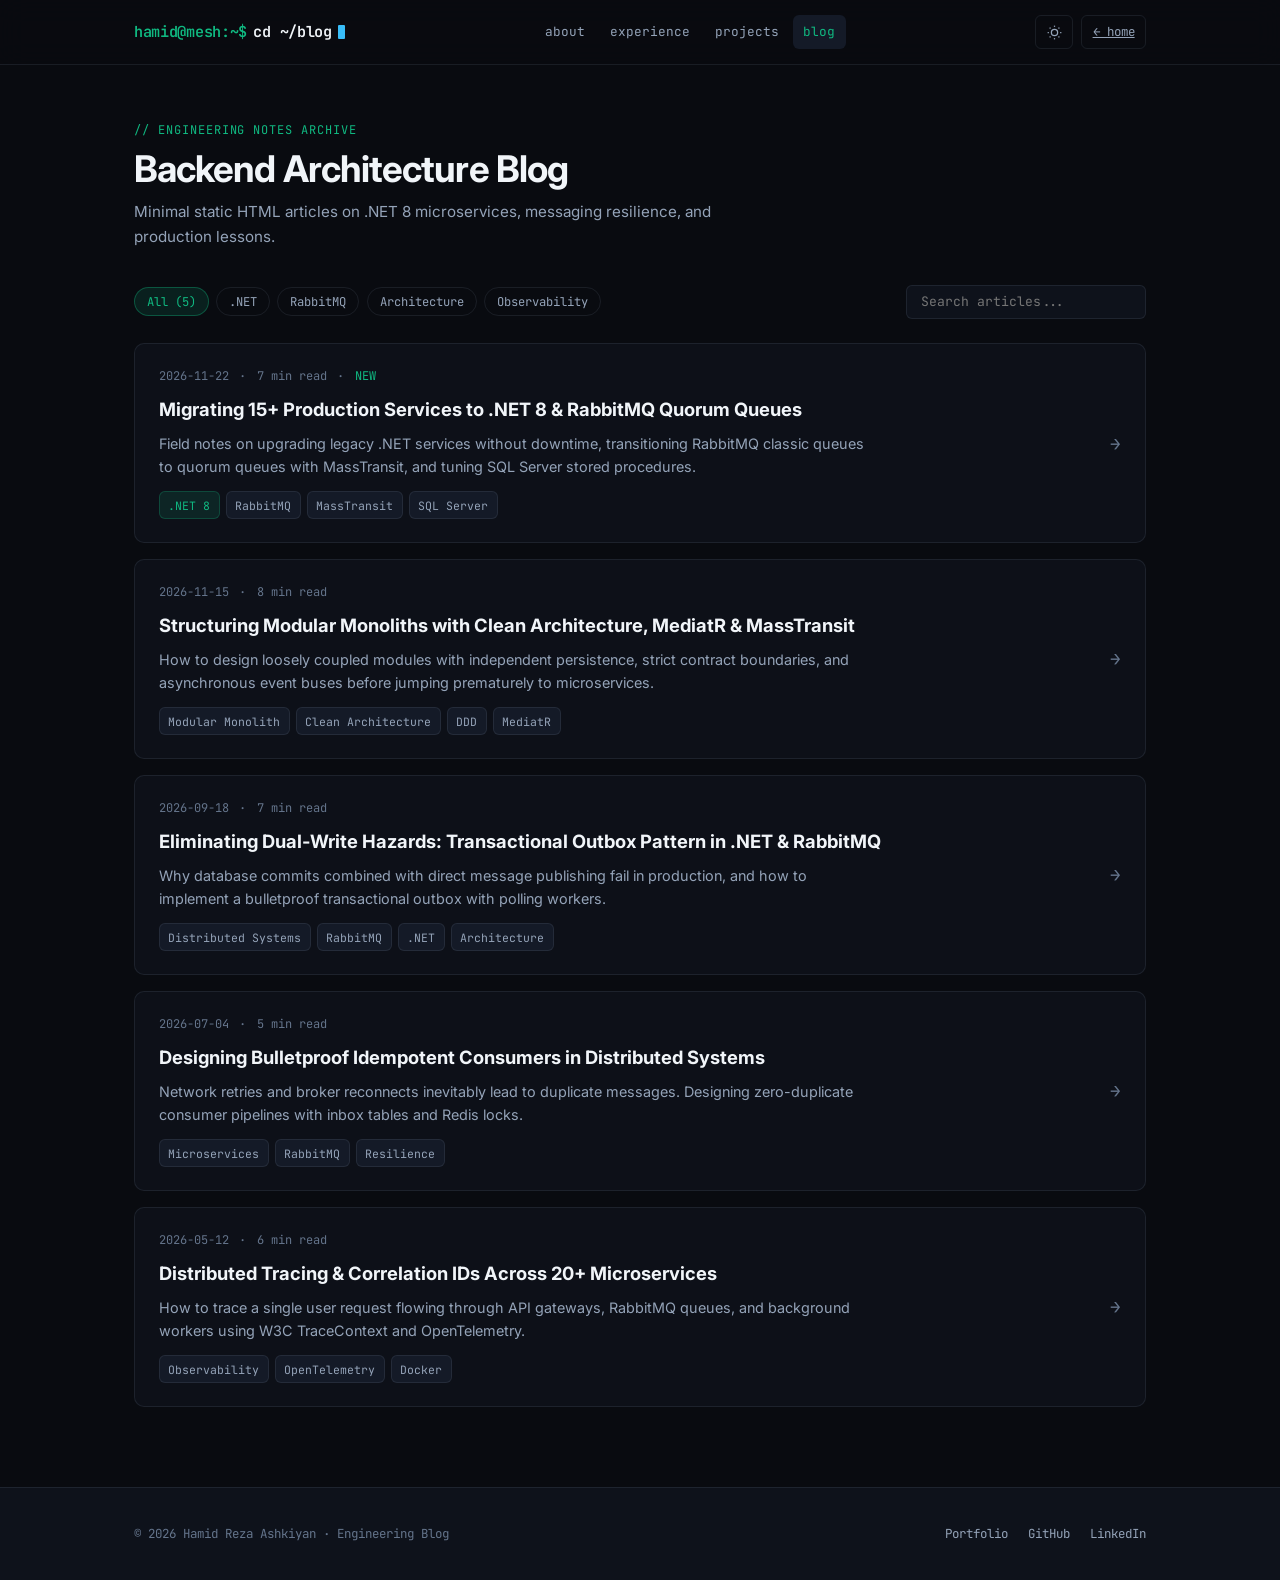
==== blog/index.html @ 5353d46a "feat: release v1.0 minimalist portfolio with full resume data and static HTML blog" ====
<!DOCTYPE html>
<html lang="en">
<head>
  <meta charset="UTF-8">
  <meta name="viewport" content="width=device-width, initial-scale=1.0">
  <title>Engineering Blog — Hamid Reza Ashkiyan</title>
  <meta name="description" content="Backend architecture and distributed systems articles by Hamid Reza Ashkiyan — .NET 8, Clean Architecture, DDD, RabbitMQ Quorum Queues, MassTransit, and SQL Server.">
  <link rel="stylesheet" href="../css/style.css">
  <link rel="preconnect" href="https://fonts.googleapis.com">
  <link rel="preconnect" href="https://fonts.gstatic.com" crossorigin>
  <link href="https://fonts.googleapis.com/css2?family=Inter:wght@400;500;600;700&family=JetBrains+Mono:wght@400;500;600;700&display=swap" rel="stylesheet">
</head>
<body>
  <div class="scroll-progress" aria-hidden="true"></div>

  <header class="site-header">
    <div class="container header-inner">
      <a href="../index.html" class="logo-link">
        <span class="logo-prompt">hamid@mesh:~$</span>
        <span>cd ~/blog</span>
        <span class="logo-cursor" aria-hidden="true"></span>
      </a>
      <nav class="main-nav" aria-label="Blog Navigation">
        <a href="../index.html#about" class="nav-link">about</a>
        <a href="../index.html#experience" class="nav-link">experience</a>
        <a href="../index.html#projects" class="nav-link">projects</a>
        <a href="index.html" class="nav-link active">blog</a>
      </nav>
      <div class="header-actions">
        <button id="btn-theme-toggle" class="icon-btn" title="Toggle theme" aria-label="Toggle theme"></button>
        <a href="../index.html" class="icon-btn">&larr; home</a>
      </div>
    </div>
  </header>

  <main class="container" style="padding: 3.5rem 1.5rem 5rem;">
    <div class="section-header">
      <div>
        <span class="section-tag">// Engineering Notes Archive</span>
        <h1 class="section-title" style="font-size: clamp(1.8rem, 3vw, 2.3rem);">Backend Architecture Blog</h1>
        <p class="section-desc">Minimal static HTML articles on .NET 8 microservices, messaging resilience, and production lessons.</p>
      </div>
    </div>

    <div class="blog-controls">
      <div id="blog-filters" class="filter-bar" role="group" aria-label="Filter articles">
        <button class="filter-btn active" data-tag="all">All (5)</button>
        <button class="filter-btn" data-tag=".net">.NET</button>
        <button class="filter-btn" data-tag="rabbitmq">RabbitMQ</button>
        <button class="filter-btn" data-tag="architecture">Architecture</button>
        <button class="filter-btn" data-tag="observability">Observability</button>
      </div>
      <input type="search" id="blog-search" class="blog-search" placeholder="Search articles..." aria-label="Search blog articles">
    </div>

    <div class="blog-list">
      <a href="migrating-15-microservices-to-dotnet-8.html" class="blog-card spotlight-card" data-tags=".net rabbitmq architecture microservices masstransit">
        <div class="blog-card-main">
          <div class="blog-meta">
            <span>2026-11-22</span>
            <span>&middot;</span>
            <span>7 min read</span>
            <span>&middot;</span>
            <span style="color:var(--accent-green);">NEW</span>
          </div>
          <h2 class="blog-title">Migrating 15+ Production Services to .NET 8 &amp; RabbitMQ Quorum Queues</h2>
          <p class="blog-summary">Field notes on upgrading legacy .NET services without downtime, transitioning RabbitMQ classic queues to quorum queues with MassTransit, and tuning SQL Server stored procedures.</p>
          <div class="tag-row">
            <span class="tech-tag accent">.NET 8</span>
            <span class="tech-tag">RabbitMQ</span>
            <span class="tech-tag">MassTransit</span>
            <span class="tech-tag">SQL Server</span>
          </div>
        </div>
        <span class="blog-arrow" aria-hidden="true">&rarr;</span>
      </a>

      <a href="modular-monolith-clean-architecture.html" class="blog-card spotlight-card" data-tags=".net architecture ddd mediatr masstransit">
        <div class="blog-card-main">
          <div class="blog-meta">
            <span>2026-11-15</span>
            <span>&middot;</span>
            <span>8 min read</span>
          </div>
          <h2 class="blog-title">Structuring Modular Monoliths with Clean Architecture, MediatR &amp; MassTransit</h2>
          <p class="blog-summary">How to design loosely coupled modules with independent persistence, strict contract boundaries, and asynchronous event buses before jumping prematurely to microservices.</p>
          <div class="tag-row">
            <span class="tech-tag">Modular Monolith</span>
            <span class="tech-tag">Clean Architecture</span>
            <span class="tech-tag">DDD</span>
            <span class="tech-tag">MediatR</span>
          </div>
        </div>
        <span class="blog-arrow" aria-hidden="true">&rarr;</span>
      </a>

      <a href="transactional-outbox-pattern.html" class="blog-card spotlight-card" data-tags=".net rabbitmq architecture distributed">
        <div class="blog-card-main">
          <div class="blog-meta">
            <span>2026-09-18</span>
            <span>&middot;</span>
            <span>7 min read</span>
          </div>
          <h2 class="blog-title">Eliminating Dual-Write Hazards: Transactional Outbox Pattern in .NET &amp; RabbitMQ</h2>
          <p class="blog-summary">Why database commits combined with direct message publishing fail in production, and how to implement a bulletproof transactional outbox with polling workers.</p>
          <div class="tag-row">
            <span class="tech-tag">Distributed Systems</span>
            <span class="tech-tag">RabbitMQ</span>
            <span class="tech-tag">.NET</span>
            <span class="tech-tag">Architecture</span>
          </div>
        </div>
        <span class="blog-arrow" aria-hidden="true">&rarr;</span>
      </a>

      <a href="idempotent-event-processing.html" class="blog-card spotlight-card" data-tags="rabbitmq architecture microservices resilience">
        <div class="blog-card-main">
          <div class="blog-meta">
            <span>2026-07-04</span>
            <span>&middot;</span>
            <span>5 min read</span>
          </div>
          <h2 class="blog-title">Designing Bulletproof Idempotent Consumers in Distributed Systems</h2>
          <p class="blog-summary">Network retries and broker reconnects inevitably lead to duplicate messages. Designing zero-duplicate consumer pipelines with inbox tables and Redis locks.</p>
          <div class="tag-row">
            <span class="tech-tag">Microservices</span>
            <span class="tech-tag">RabbitMQ</span>
            <span class="tech-tag">Resilience</span>
          </div>
        </div>
        <span class="blog-arrow" aria-hidden="true">&rarr;</span>
      </a>

      <a href="microservices-observability.html" class="blog-card spotlight-card" data-tags="observability opentelemetry docker architecture">
        <div class="blog-card-main">
          <div class="blog-meta">
            <span>2026-05-12</span>
            <span>&middot;</span>
            <span>6 min read</span>
          </div>
          <h2 class="blog-title">Distributed Tracing &amp; Correlation IDs Across 20+ Microservices</h2>
          <p class="blog-summary">How to trace a single user request flowing through API gateways, RabbitMQ queues, and background workers using W3C TraceContext and OpenTelemetry.</p>
          <div class="tag-row">
            <span class="tech-tag">Observability</span>
            <span class="tech-tag">OpenTelemetry</span>
            <span class="tech-tag">Docker</span>
          </div>
        </div>
        <span class="blog-arrow" aria-hidden="true">&rarr;</span>
      </a>
    </div>
  </main>

  <footer class="site-footer">
    <div class="container footer-inner">
      <span>&copy; 2026 Hamid Reza Ashkiyan &middot; Engineering Blog</span>
      <div class="footer-links">
        <a href="../index.html">Portfolio</a>
        <a href="https://github.com/HamidRezaAshkiyan" target="_blank" rel="noopener">GitHub</a>
        <a href="https://www.linkedin.com/in/hamidrezaashkiyan/" target="_blank" rel="noopener">LinkedIn</a>
      </div>
    </div>
  </footer>

  <script src="../js/main.js"></script>
</body>
</html>
---- css/style.css ----
/* ==========================================================================
   HAMID REZA ASHKIYAN — v1.0 Minimalist Engineering Portfolio & HTML Blog
   Aesthetic: Precision Obsidian, Hairline Borders, Emerald/Cyan Accents
   ========================================================================== */

:root {
  --bg-primary: #090b10;
  --bg-secondary: #0e121b;
  --bg-tertiary: #141a27;
  --bg-card: rgba(15, 19, 28, 0.78);
  --bg-card-solid: #0f131c;
  --bg-card-hover: rgba(20, 27, 40, 0.92);
  --bg-glass: rgba(9, 11, 16, 0.78);
  --border-color: rgba(148, 163, 184, 0.12);
  --border-strong: rgba(148, 163, 184, 0.24);
  --text-primary: #f1f5f9;
  --text-secondary: #94a3b8;
  --text-muted: #64748b;
  --accent-green: #10b981;
  --accent-green-bright: #34d399;
  --accent-green-dim: rgba(16, 185, 129, 0.12);
  --accent-cyan: #38bdf8;
  --accent-cyan-dim: rgba(56, 189, 248, 0.12);
  --accent-amber: #f59e0b;
  --code-bg: #07090e;
  --shadow-sm: 0 2px 10px rgba(0, 0, 0, 0.25);
  --shadow-lg: 0 18px 50px rgba(0, 0, 0, 0.45);
  --grid-dot: rgba(148, 163, 184, 0.14);
  --spotlight: rgba(56, 189, 248, 0.08);
  --font-mono: 'JetBrains Mono', 'Fira Code', ui-monospace, SFMono-Regular, Menlo, Monaco, Consolas, monospace;
  --font-sans: 'Inter', -apple-system, BlinkMacSystemFont, 'Segoe UI', Roboto, sans-serif;
  --radius-sm: 6px;
  --radius-md: 10px;
  --radius-lg: 14px;
  --max-width: 1060px;
  --reading-width: 740px;
  --ease: cubic-bezier(0.16, 1, 0.3, 1);
  --transition: all 0.25s var(--ease);
}

[data-theme="light"] {
  --bg-primary: #f8fafc;
  --bg-secondary: #f1f5f9;
  --bg-tertiary: #e2e8f0;
  --bg-card: rgba(255, 255, 255, 0.9);
  --bg-card-solid: #ffffff;
  --bg-card-hover: #ffffff;
  --bg-glass: rgba(248, 250, 252, 0.85);
  --border-color: rgba(15, 23, 42, 0.1);
  --border-strong: rgba(15, 23, 42, 0.22);
  --text-primary: #0f172a;
  --text-secondary: #475569;
  --text-muted: #64748b;
  --accent-green: #059669;
  --accent-green-bright: #10b981;
  --accent-green-dim: rgba(5, 150, 105, 0.1);
  --accent-cyan: #0284c7;
  --accent-cyan-dim: rgba(2, 132, 199, 0.1);
  --code-bg: #0f172a;
  --shadow-sm: 0 2px 12px rgba(15, 23, 42, 0.05);
  --shadow-lg: 0 18px 45px rgba(15, 23, 42, 0.1);
  --grid-dot: rgba(15, 23, 42, 0.1);
  --spotlight: rgba(2, 132, 199, 0.06);
}

/* Reset & Base */
*, *::before, *::after {
  box-sizing: border-box;
  margin: 0;
  padding: 0;
}

html {
  scroll-behavior: smooth;
  font-size: 16px;
  scroll-padding-top: 84px;
}

body {
  background-color: var(--bg-primary);
  color: var(--text-primary);
  font-family: var(--font-sans);
  line-height: 1.65;
  -webkit-font-smoothing: antialiased;
  -moz-osx-font-smoothing: grayscale;
  min-height: 100vh;
  display: flex;
  flex-direction: column;
  overflow-x: hidden;
  transition: background-color 0.3s var(--ease), color 0.3s var(--ease);
}

::selection {
  background: var(--accent-green-dim);
  color: var(--accent-green-bright);
}

a {
  color: inherit;
}

/* Reading / Scroll Progress Bar */
.scroll-progress {
  position: fixed;
  top: 0;
  left: 0;
  width: 0%;
  height: 2px;
  background: linear-gradient(90deg, var(--accent-green), var(--accent-cyan));
  z-index: 200;
  transition: width 0.08s linear;
  pointer-events: none;
}

/* Container */
.container {
  max-width: var(--max-width);
  margin: 0 auto;
  padding: 0 1.5rem;
  width: 100%;
}

/* ==========================================================================
   HEADER & NAVIGATION
   ========================================================================== */
header.site-header {
  position: sticky;
  top: 0;
  z-index: 120;
  background: var(--bg-glass);
  backdrop-filter: blur(14px);
  -webkit-backdrop-filter: blur(14px);
  border-bottom: 1px solid var(--border-color);
  transition: var(--transition);
}

.header-inner {
  display: flex;
  justify-content: space-between;
  align-items: center;
  height: 64px;
  gap: 1rem;
}

.logo-link {
  text-decoration: none;
  color: var(--text-primary);
  font-family: var(--font-mono);
  font-weight: 600;
  font-size: 0.95rem;
  display: inline-flex;
  align-items: center;
  gap: 0.4rem;
  letter-spacing: -0.02em;
}

.logo-prompt {
  color: var(--accent-green);
}

.logo-cursor {
  display: inline-block;
  width: 7px;
  height: 14px;
  background: var(--accent-cyan);
  border-radius: 1px;
  animation: blink 1.1s step-end infinite;
}

@keyframes blink {
  0%, 100% { opacity: 1; }
  50% { opacity: 0; }
}

nav.main-nav {
  display: flex;
  align-items: center;
  gap: 0.25rem;
}

.nav-link {
  font-family: var(--font-mono);
  font-size: 0.8rem;
  color: var(--text-secondary);
  text-decoration: none;
  padding: 0.4rem 0.65rem;
  border-radius: var(--radius-sm);
  transition: var(--transition);
}

.nav-link:hover,
.nav-link.active {
  color: var(--text-primary);
  background: var(--bg-tertiary);
}

.nav-link.active {
  color: var(--accent-green);
}

.header-actions {
  display: flex;
  align-items: center;
  gap: 0.5rem;
}

.icon-btn {
  background: transparent;
  border: 1px solid var(--border-color);
  color: var(--text-secondary);
  font-family: var(--font-mono);
  font-size: 0.78rem;
  height: 34px;
  padding: 0 0.65rem;
  border-radius: var(--radius-sm);
  cursor: pointer;
  display: inline-flex;
  align-items: center;
  justify-content: center;
  gap: 0.35rem;
  transition: var(--transition);
}

.icon-btn:hover {
  border-color: var(--border-strong);
  color: var(--text-primary);
  background: var(--bg-tertiary);
}

.icon-btn.accent {
  color: var(--accent-green);
  border-color: rgba(16, 185, 129, 0.3);
}

.icon-btn.accent:hover {
  background: var(--accent-green-dim);
  border-color: var(--accent-green);
}

.mobile-menu-btn {
  display: none;
  width: 34px;
  padding: 0;
}

/* Mobile Nav Drawer */
.mobile-nav {
  display: none;
  flex-direction: column;
  gap: 0.25rem;
  padding: 0.75rem 1.5rem 1.25rem;
  border-top: 1px solid var(--border-color);
  background: var(--bg-secondary);
}

.mobile-nav.open {
  display: flex;
}

.mobile-nav .nav-link {
  padding: 0.6rem 0.75rem;
  font-size: 0.88rem;
}

/* ==========================================================================
   HERO SECTION
   ========================================================================== */
.hero-section {
  position: relative;
  padding: 4.5rem 0 3.5rem;
  border-bottom: 1px solid var(--border-color);
  overflow: hidden;
}

.hero-bg-grid {
  position: absolute;
  inset: 0;
  background-image: radial-gradient(var(--grid-dot) 1px, transparent 1px);
  background-size: 24px 24px;
  mask-image: radial-gradient(ellipse 75% 65% at 50% 25%, #000 30%, transparent 100%);
  -webkit-mask-image: radial-gradient(ellipse 75% 65% at 50% 25%, #000 30%, transparent 100%);
  pointer-events: none;
  z-index: 0;
}

.hero-glow {
  position: absolute;
  top: -120px;
  left: 50%;
  transform: translateX(-50%);
  width: 680px;
  height: 360px;
  background: radial-gradient(circle, rgba(16, 185, 129, 0.11) 0%, rgba(56, 189, 248, 0.06) 45%, transparent 72%);
  filter: blur(40px);
  pointer-events: none;
  z-index: 0;
}

.hero-inner {
  position: relative;
  z-index: 1;
}

.hero-grid {
  display: grid;
  grid-template-columns: 1.15fr 0.95fr;
  gap: 2.5rem;
  align-items: center;
}

.status-pill {
  display: inline-flex;
  align-items: center;
  gap: 0.55rem;
  font-family: var(--font-mono);
  font-size: 0.75rem;
  color: var(--text-secondary);
  background: var(--bg-secondary);
  border: 1px solid var(--border-color);
  padding: 0.32rem 0.8rem;
  border-radius: 999px;
  margin-bottom: 1.4rem;
}

.status-dot {
  width: 7px;
  height: 7px;
  background: var(--accent-green);
  border-radius: 50%;
  box-shadow: 0 0 10px var(--accent-green);
  animation: pulse 2.4s ease-in-out infinite;
}

@keyframes pulse {
  0%, 100% { opacity: 1; transform: scale(1); }
  50% { opacity: 0.45; transform: scale(0.85); }
}

.hero-title {
  font-size: clamp(2.15rem, 4.2vw, 3.1rem);
  font-weight: 700;
  letter-spacing: -0.035em;
  line-height: 1.12;
  margin-bottom: 0.85rem;
  color: var(--text-primary);
}

.hero-role {
  font-family: var(--font-mono);
  font-size: 0.95rem;
  color: var(--accent-green);
  margin-bottom: 1.1rem;
  font-weight: 500;
}

.hero-summary {
  color: var(--text-secondary);
  font-size: 1.02rem;
  line-height: 1.7;
  max-width: 560px;
  margin-bottom: 1.25rem;
}

.hero-quote {
  font-family: var(--font-mono);
  font-size: 0.82rem;
  color: var(--text-muted);
  border-left: 2px solid var(--accent-green);
  padding-left: 0.85rem;
  margin-bottom: 1.75rem;
}

/* Action Buttons */
.btn-group {
  display: flex;
  flex-wrap: wrap;
  gap: 0.65rem;
}

.btn {
  font-family: var(--font-mono);
  font-size: 0.82rem;
  font-weight: 500;
  padding: 0.62rem 1.1rem;
  border-radius: var(--radius-sm);
  text-decoration: none;
  display: inline-flex;
  align-items: center;
  gap: 0.5rem;
  cursor: pointer;
  border: 1px solid transparent;
  transition: var(--transition);
}

.btn svg {
  width: 15px;
  height: 15px;
  flex-shrink: 0;
}

.btn-primary {
  background: var(--accent-green);
  color: #031f14;
  font-weight: 600;
}

.btn-primary:hover {
  background: var(--accent-green-bright);
  transform: translateY(-1px);
  box-shadow: 0 8px 24px rgba(16, 185, 129, 0.28);
}

.btn-outline {
  background: var(--bg-card);
  border-color: var(--border-strong);
  color: var(--text-primary);
}

.btn-outline:hover {
  border-color: var(--accent-cyan);
  color: var(--accent-cyan);
  background: var(--accent-cyan-dim);
  transform: translateY(-1px);
}

.btn-ghost {
  background: transparent;
  border-color: var(--border-color);
  color: var(--text-secondary);
}

.btn-ghost:hover {
  color: var(--text-primary);
  border-color: var(--border-strong);
  background: var(--bg-tertiary);
}

/* Hero Terminal Card */
.hero-terminal-card {
  background: var(--code-bg);
  border: 1px solid var(--border-strong);
  border-radius: var(--radius-lg);
  overflow: hidden;
  box-shadow: var(--shadow-lg);
  color: #e2e8f0;
}

.card-topbar {
  background: rgba(255, 255, 255, 0.03);
  border-bottom: 1px solid rgba(148, 163, 184, 0.14);
  padding: 0.6rem 1rem;
  display: flex;
  align-items: center;
  justify-content: space-between;
  font-family: var(--font-mono);
  font-size: 0.72rem;
  color: #64748b;
}

.window-dots {
  display: flex;
  gap: 6px;
}

.window-dots span {
  width: 10px;
  height: 10px;
  border-radius: 50%;
}

.dot-red { background: #ef4444; }
.dot-yellow { background: #f59e0b; }
.dot-green { background: #10b981; }

.terminal-content {
  padding: 1.25rem;
  font-family: var(--font-mono);
}

.terminal-cmd {
  color: #38bdf8;
  font-size: 0.82rem;
  margin-bottom: 0.85rem;
  word-break: break-all;
}

.terminal-cmd .prompt-user {
  color: #10b981;
}

.json-output {
  font-size: 0.8rem;
  line-height: 1.62;
  color: #94a3b8;
  overflow-x: auto;
}

.json-key { color: #38bdf8; }
.json-str { color: #a7f3d0; }
.json-arr { color: #fde68a; }

/* Hero Metrics Strip */
.metrics-strip {
  margin-top: 3rem;
  display: grid;
  grid-template-columns: repeat(4, 1fr);
  gap: 1rem;
}

.metric-card {
  background: var(--bg-card);
  border: 1px solid var(--border-color);
  border-radius: var(--radius-md);
  padding: 1.1rem 1.25rem;
  transition: var(--transition);
}

.metric-card:hover {
  border-color: var(--border-strong);
  transform: translateY(-2px);
}

.metric-num {
  font-family: var(--font-mono);
  font-size: 1.55rem;
  font-weight: 700;
  color: var(--text-primary);
  letter-spacing: -0.02em;
  display: block;
}

.metric-num span {
  color: var(--accent-green);
}

.metric-label {
  font-size: 0.78rem;
  color: var(--text-muted);
  margin-top: 0.2rem;
  display: block;
}

/* ==========================================================================
   SECTIONS COMMON
   ========================================================================== */
section.content-section {
  padding: 4.25rem 0;
  border-bottom: 1px solid var(--border-color);
}

.section-header {
  margin-bottom: 2.25rem;
  display: flex;
  justify-content: space-between;
  align-items: flex-end;
  flex-wrap: wrap;
  gap: 1rem;
}

.section-tag {
  font-family: var(--font-mono);
  font-size: 0.75rem;
  color: var(--accent-green);
  text-transform: uppercase;
  letter-spacing: 0.08em;
  margin-bottom: 0.4rem;
  display: block;
}

.section-title {
  font-size: clamp(1.45rem, 2.5vw, 1.85rem);
  font-weight: 700;
  letter-spacing: -0.025em;
  line-height: 1.2;
}

.section-desc {
  color: var(--text-secondary);
  font-size: 0.95rem;
  margin-top: 0.45rem;
  max-width: 620px;
}

/* Spotlight Card Base */
.spotlight-card {
  position: relative;
  background: var(--bg-card);
  border: 1px solid var(--border-color);
  border-radius: var(--radius-md);
  transition: var(--transition);
  overflow: hidden;
}

.spotlight-card::before {
  content: "";
  position: absolute;
  inset: 0;
  background: radial-gradient(380px circle at var(--mx, 50%) var(--my, 50%), var(--spotlight), transparent 65%);
  opacity: 0;
  transition: opacity 0.3s ease;
  pointer-events: none;
}

.spotlight-card:hover::before {
  opacity: 1;
}

.spotlight-card:hover {
  border-color: var(--border-strong);
  background: var(--bg-card-hover);
}

/* ==========================================================================
   EXPERIENCE TIMELINE & CREDENTIALS
   ========================================================================== */
.timeline {
  position: relative;
  display: flex;
  flex-direction: column;
  gap: 1.5rem;
  padding-left: 1.75rem;
}

.timeline::before {
  content: "";
  position: absolute;
  left: 5px;
  top: 12px;
  bottom: 12px;
  width: 1px;
  background: linear-gradient(180deg, var(--accent-green), var(--border-strong) 45%, transparent);
}

.timeline-item {
  position: relative;
  padding: 1.5rem;
}

.timeline-dot {
  position: absolute;
  left: -1.75rem;
  top: 1.75rem;
  width: 11px;
  height: 11px;
  border-radius: 50%;
  background: var(--bg-primary);
  border: 2px solid var(--border-strong);
  transition: var(--transition);
}

.timeline-item.current .timeline-dot {
  border-color: var(--accent-green);
  background: var(--accent-green);
  box-shadow: 0 0 12px rgba(16, 185, 129, 0.6);
}

.timeline-item:hover .timeline-dot {
  border-color: var(--accent-cyan);
  transform: scale(1.15);
}

.exp-header {
  display: flex;
  justify-content: space-between;
  align-items: flex-start;
  flex-wrap: wrap;
  gap: 0.75rem;
  margin-bottom: 0.9rem;
}

.exp-role {
  font-size: 1.15rem;
  font-weight: 700;
  color: var(--text-primary);
}

.exp-company {
  font-family: var(--font-mono);
  font-size: 0.88rem;
  color: var(--accent-green);
  margin-top: 0.15rem;
}

.exp-meta {
  font-family: var(--font-mono);
  font-size: 0.78rem;
  color: var(--text-muted);
  text-align: right;
  display: flex;
  flex-direction: column;
  align-items: flex-end;
  gap: 0.2rem;
}

.exp-badge {
  display: inline-block;
  padding: 0.15rem 0.5rem;
  border-radius: 999px;
  font-size: 0.7rem;
  background: var(--accent-green-dim);
  color: var(--accent-green);
  border: 1px solid rgba(16, 185, 129, 0.25);
}

.exp-bullets {
  list-style: none;
  display: flex;
  flex-direction: column;
  gap: 0.5rem;
  margin-bottom: 1.1rem;
}

.exp-bullets li {
  position: relative;
  padding-left: 1.15rem;
  color: var(--text-secondary);
  font-size: 0.92rem;
  line-height: 1.6;
}

.exp-bullets li::before {
  content: "›";
  position: absolute;
  left: 0;
  color: var(--accent-green);
  font-family: var(--font-mono);
  font-weight: 700;
}

.exp-bullets strong {
  color: var(--text-primary);
  font-weight: 600;
}

.tag-row {
  display: flex;
  flex-wrap: wrap;
  gap: 0.4rem;
}

.tech-tag {
  font-family: var(--font-mono);
  font-size: 0.72rem;
  padding: 0.2rem 0.52rem;
  border-radius: var(--radius-sm);
  background: var(--bg-tertiary);
  color: var(--text-secondary);
  border: 1px solid var(--border-color);
  transition: var(--transition);
}

.tech-tag.accent {
  color: var(--accent-green);
  background: var(--accent-green-dim);
  border-color: rgba(16, 185, 129, 0.25);
}

/* Credentials Grid (Education, Certs, Languages & Interests) */
.credentials-grid {
  margin-top: 2rem;
  display: grid;
  grid-template-columns: repeat(3, 1fr);
  gap: 1.25rem;
}

.cred-card {
  padding: 1.35rem;
}

.cred-label {
  font-family: var(--font-mono);
  font-size: 0.72rem;
  color: var(--accent-cyan);
  text-transform: uppercase;
  letter-spacing: 0.08em;
  margin-bottom: 0.75rem;
  display: block;
}

.cred-card h3 {
  font-size: 1rem;
  font-weight: 600;
  margin-bottom: 0.3rem;
}

.cred-card p,
.cred-list li {
  color: var(--text-secondary);
  font-size: 0.87rem;
  line-height: 1.55;
}

.cred-list {
  list-style: none;
  display: flex;
  flex-direction: column;
  gap: 0.55rem;
}

.cred-list li strong {
  color: var(--text-primary);
  font-weight: 600;
}

.cred-sub {
  font-family: var(--font-mono);
  font-size: 0.76rem;
  color: var(--text-muted);
  display: block;
  margin-top: 0.2rem;
}

/* ==========================================================================
   SKILLS / STACK MATRIX
   ========================================================================== */
.stack-grid {
  display: grid;
  grid-template-columns: repeat(2, 1fr);
  gap: 1.25rem;
}

.stack-card {
  padding: 1.4rem;
}

.stack-card-head {
  display: flex;
  align-items: center;
  justify-content: space-between;
  margin-bottom: 0.9rem;
}

.stack-card-head h3 {
  font-size: 1.02rem;
  font-weight: 600;
}

.p-num {
  font-family: var(--font-mono);
  font-size: 0.75rem;
  color: var(--accent-cyan);
  background: var(--accent-cyan-dim);
  padding: 0.15rem 0.5rem;
  border-radius: var(--radius-sm);
}

.stack-card p {
  color: var(--text-secondary);
  font-size: 0.88rem;
  margin-bottom: 1rem;
}

/* ==========================================================================
   INTERACTIVE ARCHITECTURE DIAGRAM
   ========================================================================== */
.arch-diagram-wrapper {
  background: var(--code-bg);
  border: 1px solid var(--border-strong);
  border-radius: var(--radius-lg);
  padding: 1.5rem 1.5rem 1rem;
  margin-bottom: 1.75rem;
  overflow-x: auto;
}

.arch-svg {
  width: 100%;
  min-width: 720px;
  height: auto;
  display: block;
}

.arch-node {
  cursor: pointer;
  transition: opacity 0.25s ease;
}

.arch-node rect {
  transition: stroke 0.25s ease, filter 0.25s ease;
}

.arch-node:hover rect,
.arch-node.active rect {
  stroke: #38bdf8;
  filter: drop-shadow(0 0 8px rgba(56, 189, 248, 0.35));
}

.flow-line {
  stroke-dasharray: 6 5;
  animation: flowDash 1.6s linear infinite;
}

.flow-line-slow {
  stroke-dasharray: 5 5;
  animation: flowDash 2.6s linear infinite;
}

@keyframes flowDash {
  to {
    stroke-dashoffset: -22;
  }
}

.arch-inspector {
  margin-top: 1rem;
  padding: 0.85rem 1rem;
  border-top: 1px solid rgba(148, 163, 184, 0.14);
  display: flex;
  align-items: center;
  justify-content: space-between;
  flex-wrap: wrap;
  gap: 0.75rem;
  font-family: var(--font-mono);
  font-size: 0.8rem;
  color: #94a3b8;
}

.arch-inspector strong {
  color: #10b981;
}

.principles-grid {
  display: grid;
  grid-template-columns: repeat(4, 1fr);
  gap: 1.1rem;
}

.principle-card {
  padding: 1.25rem;
}

.principle-card h3 {
  font-size: 0.96rem;
  font-weight: 600;
  margin: 0.65rem 0 0.45rem;
}

.principle-card p {
  font-size: 0.85rem;
  color: var(--text-secondary);
  line-height: 1.55;
}

/* ==========================================================================
   PROJECTS SECTION
   ========================================================================== */
.filter-bar {
  display: flex;
  flex-wrap: wrap;
  gap: 0.45rem;
}

.filter-btn {
  font-family: var(--font-mono);
  font-size: 0.76rem;
  padding: 0.35rem 0.75rem;
  border-radius: 999px;
  border: 1px solid var(--border-color);
  background: transparent;
  color: var(--text-secondary);
  cursor: pointer;
  transition: var(--transition);
}

.filter-btn:hover {
  color: var(--text-primary);
  border-color: var(--border-strong);
}

.filter-btn.active {
  background: var(--accent-green-dim);
  color: var(--accent-green);
  border-color: rgba(16, 185, 129, 0.35);
}

.projects-grid {
  display: grid;
  grid-template-columns: repeat(2, 1fr);
  gap: 1.25rem;
}

.project-card {
  padding: 1.5rem;
  display: flex;
  flex-direction: column;
  justify-content: space-between;
  gap: 1.25rem;
}

.project-card.hidden {
  display: none;
}

.project-meta {
  display: flex;
  justify-content: space-between;
  align-items: center;
  gap: 0.5rem;
  margin-bottom: 0.65rem;
}

.project-category {
  font-family: var(--font-mono);
  font-size: 0.72rem;
  color: var(--accent-green);
  text-transform: uppercase;
  letter-spacing: 0.05em;
}

.project-lang {
  font-family: var(--font-mono);
  font-size: 0.72rem;
  color: var(--text-muted);
}

.project-title {
  font-size: 1.12rem;
  font-weight: 700;
  margin-bottom: 0.5rem;
  color: var(--text-primary);
}

.project-desc {
  color: var(--text-secondary);
  font-size: 0.89rem;
  line-height: 1.6;
}

.project-bottom {
  border-top: 1px solid var(--border-color);
  padding-top: 1rem;
  display: flex;
  flex-direction: column;
  gap: 0.85rem;
}

.project-links {
  display: flex;
  align-items: center;
  justify-content: space-between;
}

.project-links a {
  font-family: var(--font-mono);
  font-size: 0.8rem;
  color: var(--accent-cyan);
  text-decoration: none;
  display: inline-flex;
  align-items: center;
  gap: 0.35rem;
  transition: var(--transition);
}

.project-links a:hover {
  color: var(--accent-green);
  transform: translateX(2px);
}

/* ==========================================================================
   BLOG SECTION (MINIMAL HTML ARTICLES)
   ========================================================================== */
.blog-controls {
  display: flex;
  justify-content: space-between;
  align-items: center;
  flex-wrap: wrap;
  gap: 1rem;
  margin-bottom: 1.5rem;
}

.blog-search {
  background: var(--bg-secondary);
  border: 1px solid var(--border-color);
  color: var(--text-primary);
  font-family: var(--font-mono);
  font-size: 0.82rem;
  padding: 0.48rem 0.85rem;
  border-radius: var(--radius-sm);
  min-width: 240px;
  outline: none;
  transition: var(--transition);
}

.blog-search:focus {
  border-color: var(--accent-cyan);
}

.blog-list {
  display: flex;
  flex-direction: column;
  gap: 1rem;
}

.blog-card {
  padding: 1.45rem 1.5rem;
  text-decoration: none;
  display: flex;
  justify-content: space-between;
  align-items: center;
  gap: 1.5rem;
}

.blog-card.hidden {
  display: none;
}

.blog-card:hover {
  transform: translateX(4px);
  border-color: rgba(16, 185, 129, 0.4);
}

.blog-card-main {
  flex: 1;
}

.blog-meta {
  display: flex;
  align-items: center;
  gap: 0.65rem;
  font-family: var(--font-mono);
  font-size: 0.75rem;
  color: var(--text-muted);
  margin-bottom: 0.45rem;
}

.blog-title {
  font-size: 1.15rem;
  font-weight: 700;
  margin-bottom: 0.45rem;
  color: var(--text-primary);
  transition: color 0.2s ease;
}

.blog-card:hover .blog-title {
  color: var(--accent-green);
}

.blog-summary {
  color: var(--text-secondary);
  font-size: 0.9rem;
  line-height: 1.6;
  margin-bottom: 0.85rem;
  max-width: 720px;
}

.blog-arrow {
  font-family: var(--font-mono);
  font-size: 1.1rem;
  color: var(--text-muted);
  transition: var(--transition);
  flex-shrink: 0;
}

.blog-card:hover .blog-arrow {
  color: var(--accent-green);
  transform: translateX(4px);
}

/* ==========================================================================
   STANDALONE MINIMAL HTML BLOG ARTICLE PAGE
   ========================================================================== */
.article-shell {
  max-width: var(--reading-width);
  margin: 0 auto;
  padding: 3.5rem 1.5rem 5rem;
  width: 100%;
}

.article-back {
  display: inline-flex;
  align-items: center;
  gap: 0.4rem;
  font-family: var(--font-mono);
  font-size: 0.8rem;
  color: var(--text-secondary);
  text-decoration: none;
  margin-bottom: 2rem;
  transition: var(--transition);
}

.article-back:hover {
  color: var(--accent-green);
}

.article-header {
  margin-bottom: 2.5rem;
  padding-bottom: 1.75rem;
  border-bottom: 1px solid var(--border-color);
}

.article-header h1 {
  font-size: clamp(1.75rem, 3.4vw, 2.35rem);
  font-weight: 700;
  letter-spacing: -0.03em;
  line-height: 1.22;
  margin: 0.75rem 0 1rem;
}

.article-lead {
  font-size: 1.05rem;
  color: var(--text-secondary);
  line-height: 1.7;
  margin-bottom: 1.15rem;
}

.article-body {
  color: var(--text-secondary);
  font-size: 1.01rem;
  line-height: 1.82;
}

.article-body h2 {
  font-size: 1.38rem;
  color: var(--text-primary);
  margin: 2.4rem 0 0.9rem;
  letter-spacing: -0.02em;
  padding-bottom: 0.45rem;
  border-bottom: 1px solid var(--border-color);
}

.article-body h3 {
  font-size: 1.1rem;
  color: var(--accent-cyan);
  margin: 1.75rem 0 0.65rem;
}

.article-body p {
  margin-bottom: 1.25rem;
}

.article-body strong {
  color: var(--text-primary);
  font-weight: 600;
}

.article-body ul,
.article-body ol {
  margin: 0 0 1.35rem 1.35rem;
}

.article-body li {
  margin-bottom: 0.45rem;
}

.article-body blockquote {
  border-left: 3px solid var(--accent-green);
  background: var(--accent-green-dim);
  padding: 0.9rem 1.15rem;
  border-radius: 0 var(--radius-sm) var(--radius-sm) 0;
  color: var(--text-primary);
  margin: 1.5rem 0;
  font-size: 0.96rem;
}

.article-body code {
  font-family: var(--font-mono);
  font-size: 0.86em;
  background: var(--bg-tertiary);
  padding: 0.14rem 0.4rem;
  border-radius: 4px;
  color: var(--accent-cyan);
}

.code-block {
  position: relative;
  margin: 1.5rem 0;
  border-radius: var(--radius-md);
  border: 1px solid var(--border-strong);
  background: var(--code-bg);
  overflow: hidden;
}

.code-block-header {
  display: flex;
  justify-content: space-between;
  align-items: center;
  padding: 0.45rem 0.9rem;
  background: rgba(255, 255, 255, 0.03);
  border-bottom: 1px solid rgba(148, 163, 184, 0.12);
  font-family: var(--font-mono);
  font-size: 0.72rem;
  color: #94a3b8;
}

.copy-code-btn {
  background: transparent;
  border: 1px solid rgba(148, 163, 184, 0.25);
  color: #cbd5e1;
  font-family: var(--font-mono);
  font-size: 0.7rem;
  padding: 0.18rem 0.55rem;
  border-radius: 4px;
  cursor: pointer;
  transition: var(--transition);
}

.copy-code-btn:hover {
  border-color: var(--accent-green);
  color: var(--accent-green);
}

.code-block pre {
  padding: 1.15rem;
  overflow-x: auto;
  font-family: var(--font-mono);
  font-size: 0.84rem;
  line-height: 1.6;
  color: #e2e8f0;
  margin: 0;
}

.code-block pre code {
  background: transparent;
  padding: 0;
  color: inherit;
  font-size: inherit;
}

.article-nav {
  margin-top: 3.5rem;
  padding-top: 2rem;
  border-top: 1px solid var(--border-color);
  display: grid;
  grid-template-columns: 1fr 1fr;
  gap: 1rem;
}

.article-nav a {
  padding: 1rem 1.15rem;
  border: 1px solid var(--border-color);
  border-radius: var(--radius-md);
  text-decoration: none;
  background: var(--bg-card);
  transition: var(--transition);
}

.article-nav a:hover {
  border-color: var(--accent-green);
  transform: translateY(-2px);
}

.article-nav-label {
  font-family: var(--font-mono);
  font-size: 0.72rem;
  color: var(--text-muted);
  display: block;
  margin-bottom: 0.3rem;
}

.article-nav-title {
  font-size: 0.92rem;
  font-weight: 600;
  color: var(--text-primary);
}

/* ==========================================================================
   CONTACT SECTION
   ========================================================================== */
.contact-box {
  padding: 2rem;
  display: grid;
  grid-template-columns: 1.2fr 1fr;
  gap: 2rem;
  align-items: center;
}

.contact-links-grid {
  display: grid;
  grid-template-columns: 1fr 1fr;
  gap: 0.75rem;
}

.contact-item {
  display: flex;
  align-items: center;
  justify-content: space-between;
  padding: 0.85rem 1rem;
  background: var(--bg-secondary);
  border: 1px solid var(--border-color);
  border-radius: var(--radius-sm);
  text-decoration: none;
  font-family: var(--font-mono);
  font-size: 0.8rem;
  color: var(--text-secondary);
  cursor: pointer;
  transition: var(--transition);
}

.contact-item:hover {
  border-color: var(--accent-green);
  color: var(--text-primary);
}

.contact-item span:last-child {
  color: var(--accent-cyan);
  font-size: 0.75rem;
}

/* ==========================================================================
   TERMINAL DRAWER
   ========================================================================== */
.terminal-drawer {
  position: fixed;
  bottom: 0;
  left: 0;
  right: 0;
  height: 340px;
  background: #05070c;
  border-top: 1px solid var(--accent-green);
  z-index: 999;
  transform: translateY(100%);
  transition: transform 0.3s var(--ease);
  display: flex;
  flex-direction: column;
  box-shadow: 0 -16px 50px rgba(0, 0, 0, 0.8);
  color: #e2e8f0;
}

.terminal-drawer.open {
  transform: translateY(0);
}

.terminal-bar {
  background: #0d111a;
  padding: 0.5rem 1.25rem;
  display: flex;
  justify-content: space-between;
  align-items: center;
  font-family: var(--font-mono);
  font-size: 0.78rem;
  border-bottom: 1px solid rgba(148, 163, 184, 0.14);
  color: #94a3b8;
}

.terminal-close-btn {
  background: none;
  border: 1px solid rgba(239, 68, 68, 0.35);
  color: #f87171;
  font-family: var(--font-mono);
  font-size: 0.74rem;
  padding: 0.15rem 0.5rem;
  border-radius: 4px;
  cursor: pointer;
}

.terminal-close-btn:hover {
  background: rgba(239, 68, 68, 0.15);
}

.terminal-logs {
  flex: 1;
  overflow-y: auto;
  padding: 1rem 1.25rem;
  font-family: var(--font-mono);
  font-size: 0.83rem;
  color: #94a3b8;
  line-height: 1.55;
}

.terminal-line {
  margin-bottom: 0.4rem;
  white-space: pre-wrap;
}

.terminal-line.cmd-echo {
  color: #10b981;
}

.terminal-line.hint {
  color: #38bdf8;
}

.terminal-input-row {
  display: flex;
  align-items: center;
  padding: 0.65rem 1.25rem;
  background: #080b12;
  border-top: 1px solid rgba(148, 163, 184, 0.14);
  font-family: var(--font-mono);
}

.terminal-input-prompt {
  color: #10b981;
  margin-right: 0.6rem;
  font-size: 0.84rem;
}

.terminal-cli-input {
  flex: 1;
  background: transparent;
  border: none;
  outline: none;
  color: #f1f5f9;
  font-family: var(--font-mono);
  font-size: 0.85rem;
}

/* ==========================================================================
   TOAST NOTIFICATION
   ========================================================================== */
.toast {
  position: fixed;
  bottom: 1.5rem;
  right: 1.5rem;
  background: var(--bg-card-solid);
  border: 1px solid var(--accent-green);
  color: var(--text-primary);
  font-family: var(--font-mono);
  font-size: 0.8rem;
  padding: 0.65rem 1.1rem;
  border-radius: var(--radius-sm);
  box-shadow: var(--shadow-lg);
  transform: translateY(16px);
  opacity: 0;
  pointer-events: none;
  transition: var(--transition);
  z-index: 1200;
}

.toast.show {
  transform: translateY(0);
  opacity: 1;
}

/* ==========================================================================
   SCROLL REVEAL ANIMATION
   ========================================================================== */
[data-reveal] {
  opacity: 0;
  transform: translateY(16px);
  transition: opacity 0.6s var(--ease), transform 0.6s var(--ease);
}

[data-reveal].revealed {
  opacity: 1;
  transform: translateY(0);
}

/* ==========================================================================
   FOOTER
   ========================================================================== */
footer.site-footer {
  margin-top: auto;
  padding: 2.25rem 0;
  background: var(--bg-secondary);
  border-top: 1px solid var(--border-color);
  font-family: var(--font-mono);
  font-size: 0.78rem;
  color: var(--text-muted);
}

.footer-inner {
  display: flex;
  justify-content: space-between;
  align-items: center;
  flex-wrap: wrap;
  gap: 1rem;
}

.footer-links {
  display: flex;
  gap: 1.25rem;
  flex-wrap: wrap;
}

.footer-links a {
  color: var(--text-secondary);
  text-decoration: none;
  transition: var(--transition);
}

.footer-links a:hover {
  color: var(--accent-green);
}

/* ==========================================================================
   RESPONSIVE BREAKPOINTS
   ========================================================================== */
@media (max-width: 960px) {
  .hero-grid {
    grid-template-columns: 1fr;
  }
  .metrics-strip {
    grid-template-columns: repeat(2, 1fr);
  }
  .credentials-grid {
    grid-template-columns: 1fr;
  }
  .principles-grid {
    grid-template-columns: repeat(2, 1fr);
  }
  .contact-box {
    grid-template-columns: 1fr;
  }
}

@media (max-width: 768px) {
  nav.main-nav {
    display: none;
  }
  .mobile-menu-btn {
    display: inline-flex;
  }
  .stack-grid,
  .projects-grid,
  .principles-grid,
  .contact-links-grid,
  .article-nav {
    grid-template-columns: 1fr;
  }
  .blog-card {
    flex-direction: column;
    align-items: flex-start;
  }
  .blog-arrow {
    display: none;
  }
  .exp-meta {
    text-align: left;
    align-items: flex-start;
  }
  .hero-section {
    padding: 3rem 0 2.5rem;
  }
  section.content-section {
    padding: 3rem 0;
  }
}

@media (prefers-reduced-motion: reduce) {
  *, *::before, *::after {
    animation-duration: 0.01ms !important;
    animation-iteration-count: 1 !important;
    transition-duration: 0.01ms !important;
    scroll-behavior: auto !important;
  }
  [data-reveal] {
    opacity: 1;
    transform: none;
  }
}
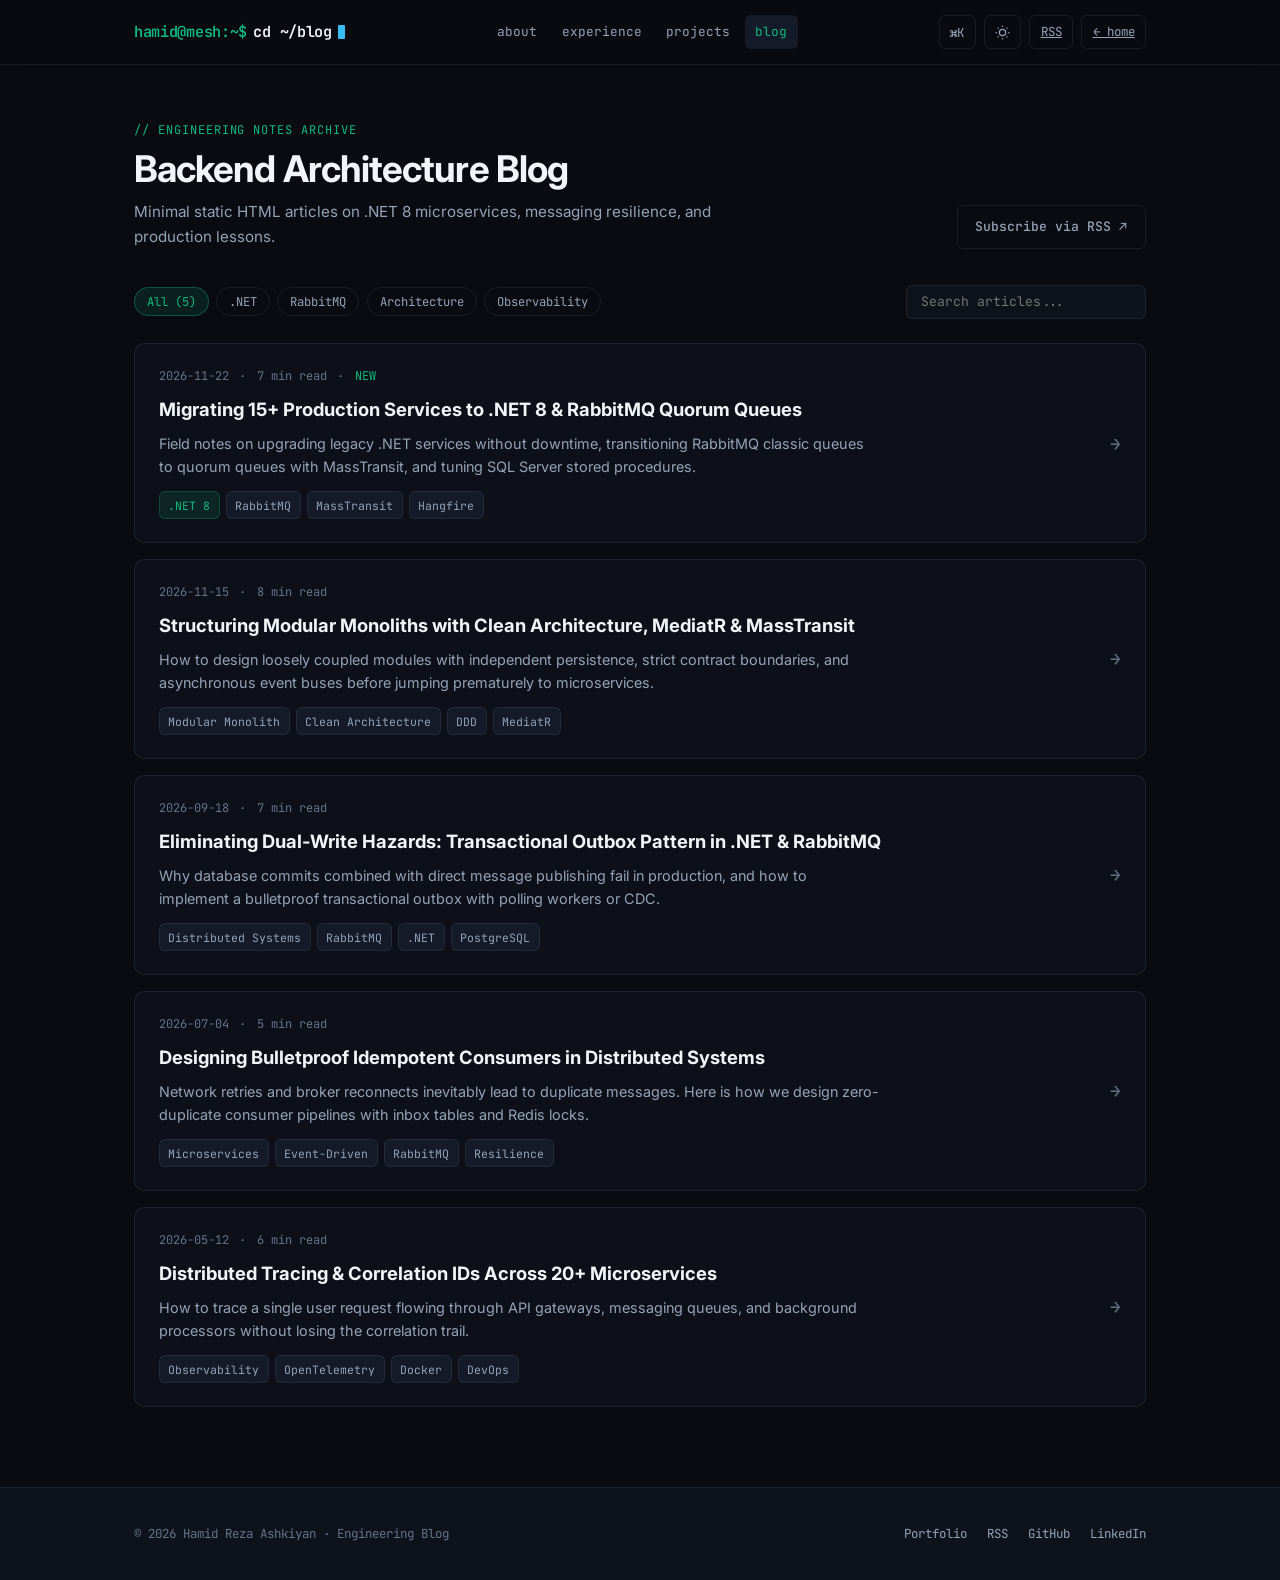
==== commit 05032293: "feat(v1.1): add favicon, OG card, SEO/RSS, 404, Cmd+K palette, TOC, syntax highlighting, print CSS, " ====
--- a/blog/index.html
+++ b/blog/index.html
@@ -5,6 +5,14 @@
   <meta name="viewport" content="width=device-width, initial-scale=1.0">
   <title>Engineering Blog — Hamid Reza Ashkiyan</title>
   <meta name="description" content="Backend architecture and distributed systems articles by Hamid Reza Ashkiyan — .NET 8, Clean Architecture, DDD, RabbitMQ Quorum Queues, MassTransit, and SQL Server.">
+  <meta property="og:title" content="Engineering Blog — Hamid Reza Ashkiyan">
+  <meta property="og:description" content="Minimal static HTML articles on .NET 8 microservices, messaging resilience, and production lessons.">
+  <meta property="og:type" content="website">
+  <meta property="og:url" content="https://hamidrezaashkiyan.github.io/blog/">
+  <meta property="og:image" content="https://hamidrezaashkiyan.github.io/assets/og-card.png">
+  <link rel="icon" type="image/svg+xml" href="../assets/favicon.svg">
+  <link rel="alternate" type="application/rss+xml" title="Hamid Reza Ashkiyan — Engineering Blog" href="../feed.xml">
+  <link rel="canonical" href="https://hamidrezaashkiyan.github.io/blog/">
   <link rel="stylesheet" href="../css/style.css">
   <link rel="preconnect" href="https://fonts.googleapis.com">
   <link rel="preconnect" href="https://fonts.gstatic.com" crossorigin>
@@ -27,7 +35,9 @@
         <a href="index.html" class="nav-link active">blog</a>
       </nav>
       <div class="header-actions">
+        <button id="btn-cmdk-toggle" class="icon-btn" title="Open Command Palette (Cmd/Ctrl + K)" aria-label="Open Command Palette"><span>⌘K</span></button>
         <button id="btn-theme-toggle" class="icon-btn" title="Toggle theme" aria-label="Toggle theme"></button>
+        <a href="../feed.xml" class="icon-btn">RSS</a>
         <a href="../index.html" class="icon-btn">&larr; home</a>
       </div>
     </div>
@@ -40,6 +50,7 @@
         <h1 class="section-title" style="font-size: clamp(1.8rem, 3vw, 2.3rem);">Backend Architecture Blog</h1>
         <p class="section-desc">Minimal static HTML articles on .NET 8 microservices, messaging resilience, and production lessons.</p>
       </div>
+      <a href="../feed.xml" class="btn btn-ghost">Subscribe via RSS &nearr;</a>
     </div>
 
     <div class="blog-controls">
@@ -54,7 +65,7 @@
     </div>
 
     <div class="blog-list">
-      <a href="migrating-15-microservices-to-dotnet-8.html" class="blog-card spotlight-card" data-tags=".net rabbitmq architecture microservices masstransit">
+      <a href="migrating-15-microservices-to-dotnet-8.html" class="blog-card spotlight-card" data-tags=".net 8 rabbitmq masstransit hangfire sql server">
         <div class="blog-card-main">
           <div class="blog-meta">
             <span>2026-11-22</span>
@@ -69,18 +80,19 @@
             <span class="tech-tag accent">.NET 8</span>
             <span class="tech-tag">RabbitMQ</span>
             <span class="tech-tag">MassTransit</span>
-            <span class="tech-tag">SQL Server</span>
+            <span class="tech-tag">Hangfire</span>
           </div>
         </div>
         <span class="blog-arrow" aria-hidden="true">&rarr;</span>
       </a>
 
-      <a href="modular-monolith-clean-architecture.html" class="blog-card spotlight-card" data-tags=".net architecture ddd mediatr masstransit">
+      <a href="modular-monolith-clean-architecture.html" class="blog-card spotlight-card" data-tags="modular monolith clean architecture ddd mediatr masstransit">
         <div class="blog-card-main">
           <div class="blog-meta">
             <span>2026-11-15</span>
             <span>&middot;</span>
             <span>8 min read</span>
+
           </div>
           <h2 class="blog-title">Structuring Modular Monoliths with Clean Architecture, MediatR &amp; MassTransit</h2>
           <p class="blog-summary">How to design loosely coupled modules with independent persistence, strict contract boundaries, and asynchronous event buses before jumping prematurely to microservices.</p>
@@ -94,36 +106,39 @@
         <span class="blog-arrow" aria-hidden="true">&rarr;</span>
       </a>
 
-      <a href="transactional-outbox-pattern.html" class="blog-card spotlight-card" data-tags=".net rabbitmq architecture distributed">
+      <a href="transactional-outbox-pattern.html" class="blog-card spotlight-card" data-tags="distributed systems rabbitmq .net postgresql architecture">
         <div class="blog-card-main">
           <div class="blog-meta">
             <span>2026-09-18</span>
             <span>&middot;</span>
             <span>7 min read</span>
+
           </div>
           <h2 class="blog-title">Eliminating Dual-Write Hazards: Transactional Outbox Pattern in .NET &amp; RabbitMQ</h2>
-          <p class="blog-summary">Why database commits combined with direct message publishing fail in production, and how to implement a bulletproof transactional outbox with polling workers.</p>
+          <p class="blog-summary">Why database commits combined with direct message publishing fail in production, and how to implement a bulletproof transactional outbox with polling workers or CDC.</p>
           <div class="tag-row">
             <span class="tech-tag">Distributed Systems</span>
             <span class="tech-tag">RabbitMQ</span>
             <span class="tech-tag">.NET</span>
-            <span class="tech-tag">Architecture</span>
+            <span class="tech-tag">PostgreSQL</span>
           </div>
         </div>
         <span class="blog-arrow" aria-hidden="true">&rarr;</span>
       </a>
 
-      <a href="idempotent-event-processing.html" class="blog-card spotlight-card" data-tags="rabbitmq architecture microservices resilience">
+      <a href="idempotent-event-processing.html" class="blog-card spotlight-card" data-tags="microservices event-driven rabbitmq resilience">
         <div class="blog-card-main">
           <div class="blog-meta">
             <span>2026-07-04</span>
             <span>&middot;</span>
             <span>5 min read</span>
+
           </div>
           <h2 class="blog-title">Designing Bulletproof Idempotent Consumers in Distributed Systems</h2>
-          <p class="blog-summary">Network retries and broker reconnects inevitably lead to duplicate messages. Designing zero-duplicate consumer pipelines with inbox tables and Redis locks.</p>
+          <p class="blog-summary">Network retries and broker reconnects inevitably lead to duplicate messages. Here is how we design zero-duplicate consumer pipelines with inbox tables and Redis locks.</p>
           <div class="tag-row">
             <span class="tech-tag">Microservices</span>
+            <span class="tech-tag">Event-Driven</span>
             <span class="tech-tag">RabbitMQ</span>
             <span class="tech-tag">Resilience</span>
           </div>
@@ -131,19 +146,21 @@
         <span class="blog-arrow" aria-hidden="true">&rarr;</span>
       </a>
 
-      <a href="microservices-observability.html" class="blog-card spotlight-card" data-tags="observability opentelemetry docker architecture">
+      <a href="microservices-observability.html" class="blog-card spotlight-card" data-tags="observability opentelemetry docker devops">
         <div class="blog-card-main">
           <div class="blog-meta">
             <span>2026-05-12</span>
             <span>&middot;</span>
             <span>6 min read</span>
+
           </div>
           <h2 class="blog-title">Distributed Tracing &amp; Correlation IDs Across 20+ Microservices</h2>
-          <p class="blog-summary">How to trace a single user request flowing through API gateways, RabbitMQ queues, and background workers using W3C TraceContext and OpenTelemetry.</p>
+          <p class="blog-summary">How to trace a single user request flowing through API gateways, messaging queues, and background processors without losing the correlation trail.</p>
           <div class="tag-row">
             <span class="tech-tag">Observability</span>
             <span class="tech-tag">OpenTelemetry</span>
             <span class="tech-tag">Docker</span>
+            <span class="tech-tag">DevOps</span>
           </div>
         </div>
         <span class="blog-arrow" aria-hidden="true">&rarr;</span>
@@ -156,6 +173,7 @@
       <span>&copy; 2026 Hamid Reza Ashkiyan &middot; Engineering Blog</span>
       <div class="footer-links">
         <a href="../index.html">Portfolio</a>
+        <a href="../feed.xml">RSS</a>
         <a href="https://github.com/HamidRezaAshkiyan" target="_blank" rel="noopener">GitHub</a>
         <a href="https://www.linkedin.com/in/hamidrezaashkiyan/" target="_blank" rel="noopener">LinkedIn</a>
       </div>
--- a/css/style.css
+++ b/css/style.css
@@ -1626,6 +1626,341 @@
   }
 }
 
+/* ==========================================================================
+   COMMAND PALETTE (Cmd/Ctrl + K)
+   ========================================================================== */
+.cmdk-overlay {
+  position: fixed;
+  inset: 0;
+  background: rgba(5, 7, 12, 0.72);
+  backdrop-filter: blur(8px);
+  -webkit-backdrop-filter: blur(8px);
+  z-index: 1100;
+  display: none;
+  align-items: flex-start;
+  justify-content: center;
+  padding: 12vh 1rem 2rem;
+}
+
+.cmdk-overlay.open {
+  display: flex;
+}
+
+.cmdk-modal {
+  width: 100%;
+  max-width: 560px;
+  background: var(--bg-card-solid);
+  border: 1px solid var(--border-strong);
+  border-radius: var(--radius-lg);
+  box-shadow: var(--shadow-lg);
+  overflow: hidden;
+  animation: cmdkIn 0.16s var(--ease);
+}
+
+@keyframes cmdkIn {
+  from { opacity: 0; transform: translateY(-8px) scale(0.98); }
+  to { opacity: 1; transform: translateY(0) scale(1); }
+}
+
+.cmdk-input-wrap {
+  display: flex;
+  align-items: center;
+  gap: 0.75rem;
+  padding: 0.9rem 1.15rem;
+  border-bottom: 1px solid var(--border-color);
+}
+
+.cmdk-input-wrap span {
+  font-family: var(--font-mono);
+  color: var(--accent-green);
+  font-size: 0.85rem;
+}
+
+.cmdk-input {
+  flex: 1;
+  background: transparent;
+  border: none;
+  outline: none;
+  color: var(--text-primary);
+  font-family: var(--font-sans);
+  font-size: 0.95rem;
+}
+
+.cmdk-kbd {
+  font-family: var(--font-mono);
+  font-size: 0.68rem;
+  color: var(--text-muted);
+  border: 1px solid var(--border-color);
+  border-radius: 4px;
+  padding: 0.12rem 0.4rem;
+}
+
+.cmdk-list {
+  max-height: 360px;
+  overflow-y: auto;
+  padding: 0.5rem;
+}
+
+.cmdk-group-label {
+  font-family: var(--font-mono);
+  font-size: 0.68rem;
+  text-transform: uppercase;
+  letter-spacing: 0.08em;
+  color: var(--text-muted);
+  padding: 0.5rem 0.7rem 0.25rem;
+}
+
+.cmdk-item {
+  width: 100%;
+  background: transparent;
+  border: none;
+  color: var(--text-secondary);
+  font-family: var(--font-sans);
+  font-size: 0.88rem;
+  padding: 0.62rem 0.75rem;
+  border-radius: var(--radius-sm);
+  display: flex;
+  align-items: center;
+  justify-content: space-between;
+  gap: 0.75rem;
+  cursor: pointer;
+  text-align: left;
+  transition: background-color 0.12s ease, color 0.12s ease;
+}
+
+.cmdk-item:hover,
+.cmdk-item.selected {
+  background: var(--accent-green-dim);
+  color: var(--text-primary);
+}
+
+.cmdk-item-hint {
+  font-family: var(--font-mono);
+  font-size: 0.72rem;
+  color: var(--text-muted);
+  flex-shrink: 0;
+}
+
+.cmdk-item.selected .cmdk-item-hint {
+  color: var(--accent-green);
+}
+
+.cmdk-empty {
+  padding: 1.5rem;
+  text-align: center;
+  font-family: var(--font-mono);
+  font-size: 0.82rem;
+  color: var(--text-muted);
+}
+
+.cmdk-footer {
+  display: flex;
+  justify-content: space-between;
+  padding: 0.55rem 1.1rem;
+  border-top: 1px solid var(--border-color);
+  background: var(--bg-secondary);
+  font-family: var(--font-mono);
+  font-size: 0.7rem;
+  color: var(--text-muted);
+}
+
+/* ==========================================================================
+   ARTICLE LAYOUT + STICKY MINI TABLE OF CONTENTS + SYNTAX HIGHLIGHTING
+   ========================================================================== */
+.article-layout {
+  max-width: var(--max-width);
+  margin: 0 auto;
+  padding: 3.5rem 1.5rem 5rem;
+  display: grid;
+  grid-template-columns: minmax(0, 740px) 220px;
+  gap: 3rem;
+  align-items: start;
+  justify-content: center;
+}
+
+.article-layout .article-shell {
+  padding: 0;
+  margin: 0;
+  max-width: 100%;
+}
+
+.article-toc {
+  position: sticky;
+  top: 92px;
+  border-left: 1px solid var(--border-color);
+  padding-left: 1rem;
+  display: none;
+}
+
+.article-toc.has-items {
+  display: block;
+}
+
+.article-toc-title {
+  font-family: var(--font-mono);
+  font-size: 0.7rem;
+  text-transform: uppercase;
+  letter-spacing: 0.08em;
+  color: var(--text-muted);
+  margin-bottom: 0.75rem;
+}
+
+.article-toc-list {
+  list-style: none;
+  display: flex;
+  flex-direction: column;
+  gap: 0.45rem;
+}
+
+.article-toc-list a {
+  font-size: 0.8rem;
+  line-height: 1.4;
+  color: var(--text-muted);
+  text-decoration: none;
+  display: block;
+  transition: color 0.18s ease;
+}
+
+.article-toc-list a.toc-sub {
+  padding-left: 0.75rem;
+  font-size: 0.76rem;
+}
+
+.article-toc-list a:hover,
+.article-toc-list a.active {
+  color: var(--accent-green);
+}
+
+/* Minimal Syntax Highlighting Tokens */
+.tok-kw { color: #c084fc; }
+.tok-str { color: #86efac; }
+.tok-cmt { color: #64748b; font-style: italic; }
+.tok-type { color: #38bdf8; }
+.tok-num { color: #fbbf24; }
+
+/* Minimal Monogram Avatar */
+.hero-identity {
+  display: flex;
+  align-items: center;
+  gap: 0.9rem;
+  margin-bottom: 1.2rem;
+}
+
+.hero-avatar {
+  width: 44px;
+  height: 44px;
+  border-radius: 50%;
+  background: linear-gradient(135deg, rgba(16, 185, 129, 0.2), rgba(56, 189, 248, 0.2));
+  border: 1px solid rgba(16, 185, 129, 0.45);
+  display: inline-flex;
+  align-items: center;
+  justify-content: center;
+  font-family: var(--font-mono);
+  font-size: 0.82rem;
+  font-weight: 700;
+  color: var(--accent-green);
+  flex-shrink: 0;
+}
+
+.hero-identity .status-pill {
+  margin-bottom: 0;
+}
+
+@media (max-width: 1060px) {
+  .article-layout {
+    grid-template-columns: minmax(0, 740px);
+  }
+  .article-toc,
+  .article-toc.has-items {
+    display: none;
+  }
+}
+
+/* ==========================================================================
+   PRINT STYLESHEET (Clean Ink-Friendly Resume Printout)
+   ========================================================================== */
+@media print {
+  * {
+    background: transparent !important;
+    color: #0f172a !important;
+    box-shadow: none !important;
+    text-shadow: none !important;
+  }
+
+  body {
+    font-size: 10.5pt;
+    line-height: 1.45;
+  }
+
+  header.site-header,
+  footer.site-footer,
+  .scroll-progress,
+  .hero-bg-grid,
+  .hero-glow,
+  .hero-terminal-card,
+  .btn-group,
+  .metrics-strip,
+  #architecture,
+  #blog,
+  .filter-bar,
+  .terminal-drawer,
+  .cmdk-overlay,
+  .toast,
+  .article-toc,
+  .copy-code-btn {
+    display: none !important;
+  }
+
+  .container {
+    max-width: 100%;
+    padding: 0;
+  }
+
+  .hero-section,
+  section.content-section {
+    padding: 0.6rem 0;
+    border-bottom: 1px solid #cbd5e1;
+  }
+
+  .hero-grid,
+  .stack-grid,
+  .credentials-grid,
+  .projects-grid,
+  .contact-box {
+    grid-template-columns: 1fr !important;
+    gap: 0.6rem !important;
+  }
+
+  .spotlight-card,
+  .timeline-item,
+  .cred-card,
+  .stack-card,
+  .project-card {
+    border: none !important;
+    padding: 0.45rem 0 !important;
+    break-inside: avoid;
+  }
+
+  .timeline {
+    padding-left: 0;
+  }
+
+  .timeline::before,
+  .timeline-dot {
+    display: none !important;
+  }
+
+  .tech-tag {
+    border: 1px solid #94a3b8 !important;
+    font-size: 8.5pt !important;
+  }
+
+  [data-reveal] {
+    opacity: 1 !important;
+    transform: none !important;
+  }
+}
+
 @media (prefers-reduced-motion: reduce) {
   *, *::before, *::after {
     animation-duration: 0.01ms !important;
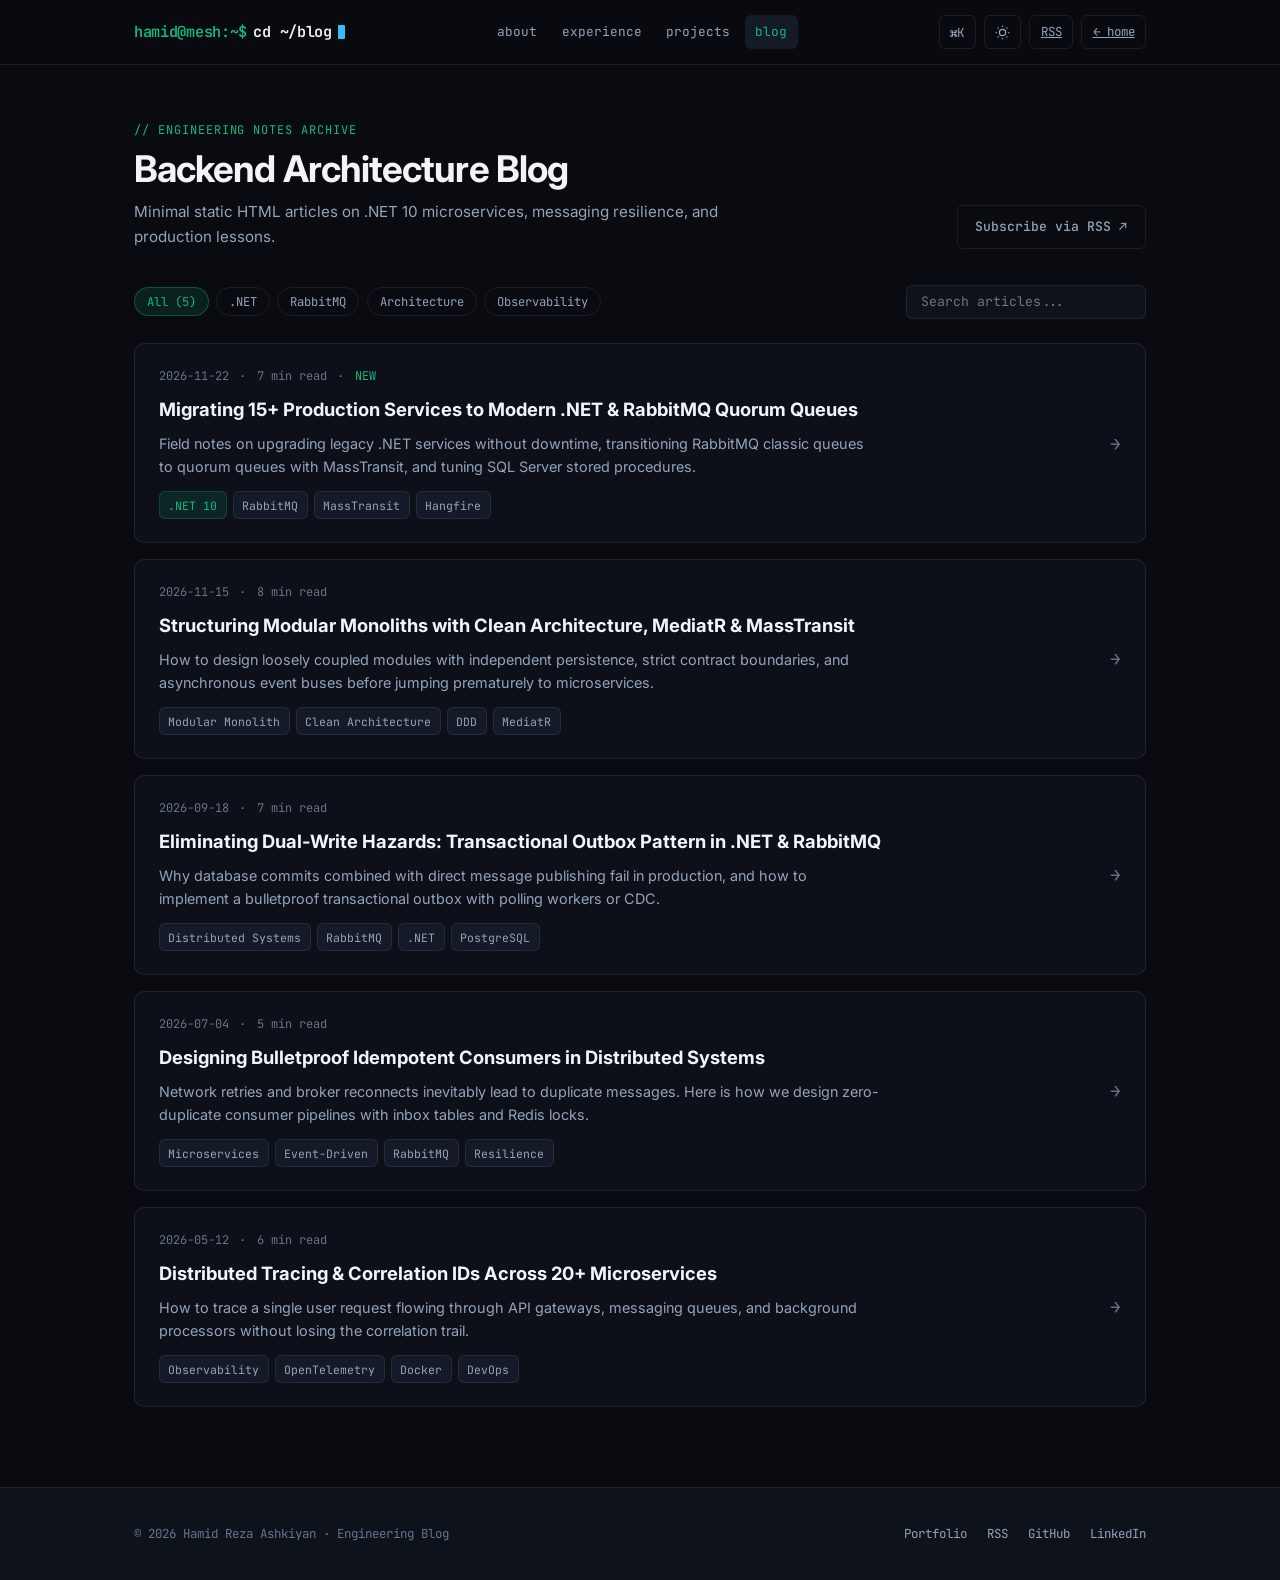
==== commit 7e60be03: "feat: release v1.1 minimalist portfolio, Entekhab Group & .NET 10 profile, static HTML blog pipeline" ====
--- a/blog/index.html
+++ b/blog/index.html
@@ -4,9 +4,9 @@
   <meta charset="UTF-8">
   <meta name="viewport" content="width=device-width, initial-scale=1.0">
   <title>Engineering Blog — Hamid Reza Ashkiyan</title>
-  <meta name="description" content="Backend architecture and distributed systems articles by Hamid Reza Ashkiyan — .NET 8, Clean Architecture, DDD, RabbitMQ Quorum Queues, MassTransit, and SQL Server.">
+  <meta name="description" content="Backend architecture and distributed systems articles by Hamid Reza Ashkiyan — .NET 10, Clean Architecture, DDD, RabbitMQ Quorum Queues, MassTransit, and SQL Server.">
   <meta property="og:title" content="Engineering Blog — Hamid Reza Ashkiyan">
-  <meta property="og:description" content="Minimal static HTML articles on .NET 8 microservices, messaging resilience, and production lessons.">
+  <meta property="og:description" content="Minimal static HTML articles on .NET 10 microservices, messaging resilience, and production lessons.">
   <meta property="og:type" content="website">
   <meta property="og:url" content="https://hamidrezaashkiyan.github.io/blog/">
   <meta property="og:image" content="https://hamidrezaashkiyan.github.io/assets/og-card.png">
@@ -48,7 +48,7 @@
       <div>
         <span class="section-tag">// Engineering Notes Archive</span>
         <h1 class="section-title" style="font-size: clamp(1.8rem, 3vw, 2.3rem);">Backend Architecture Blog</h1>
-        <p class="section-desc">Minimal static HTML articles on .NET 8 microservices, messaging resilience, and production lessons.</p>
+        <p class="section-desc">Minimal static HTML articles on .NET 10 microservices, messaging resilience, and production lessons.</p>
       </div>
       <a href="../feed.xml" class="btn btn-ghost">Subscribe via RSS &nearr;</a>
     </div>
@@ -65,7 +65,7 @@
     </div>
 
     <div class="blog-list">
-      <a href="migrating-15-microservices-to-dotnet-8.html" class="blog-card spotlight-card" data-tags=".net 8 rabbitmq masstransit hangfire sql server">
+      <a href="migrating-15-microservices-to-dotnet-8.html" class="blog-card spotlight-card" data-tags=".net 10 rabbitmq masstransit hangfire sql server">
         <div class="blog-card-main">
           <div class="blog-meta">
             <span>2026-11-22</span>
@@ -74,10 +74,10 @@
             <span>&middot;</span>
             <span style="color:var(--accent-green);">NEW</span>
           </div>
-          <h2 class="blog-title">Migrating 15+ Production Services to .NET 8 &amp; RabbitMQ Quorum Queues</h2>
+          <h2 class="blog-title">Migrating 15+ Production Services to Modern .NET &amp; RabbitMQ Quorum Queues</h2>
           <p class="blog-summary">Field notes on upgrading legacy .NET services without downtime, transitioning RabbitMQ classic queues to quorum queues with MassTransit, and tuning SQL Server stored procedures.</p>
           <div class="tag-row">
-            <span class="tech-tag accent">.NET 8</span>
+            <span class="tech-tag accent">.NET 10</span>
             <span class="tech-tag">RabbitMQ</span>
             <span class="tech-tag">MassTransit</span>
             <span class="tech-tag">Hangfire</span>
